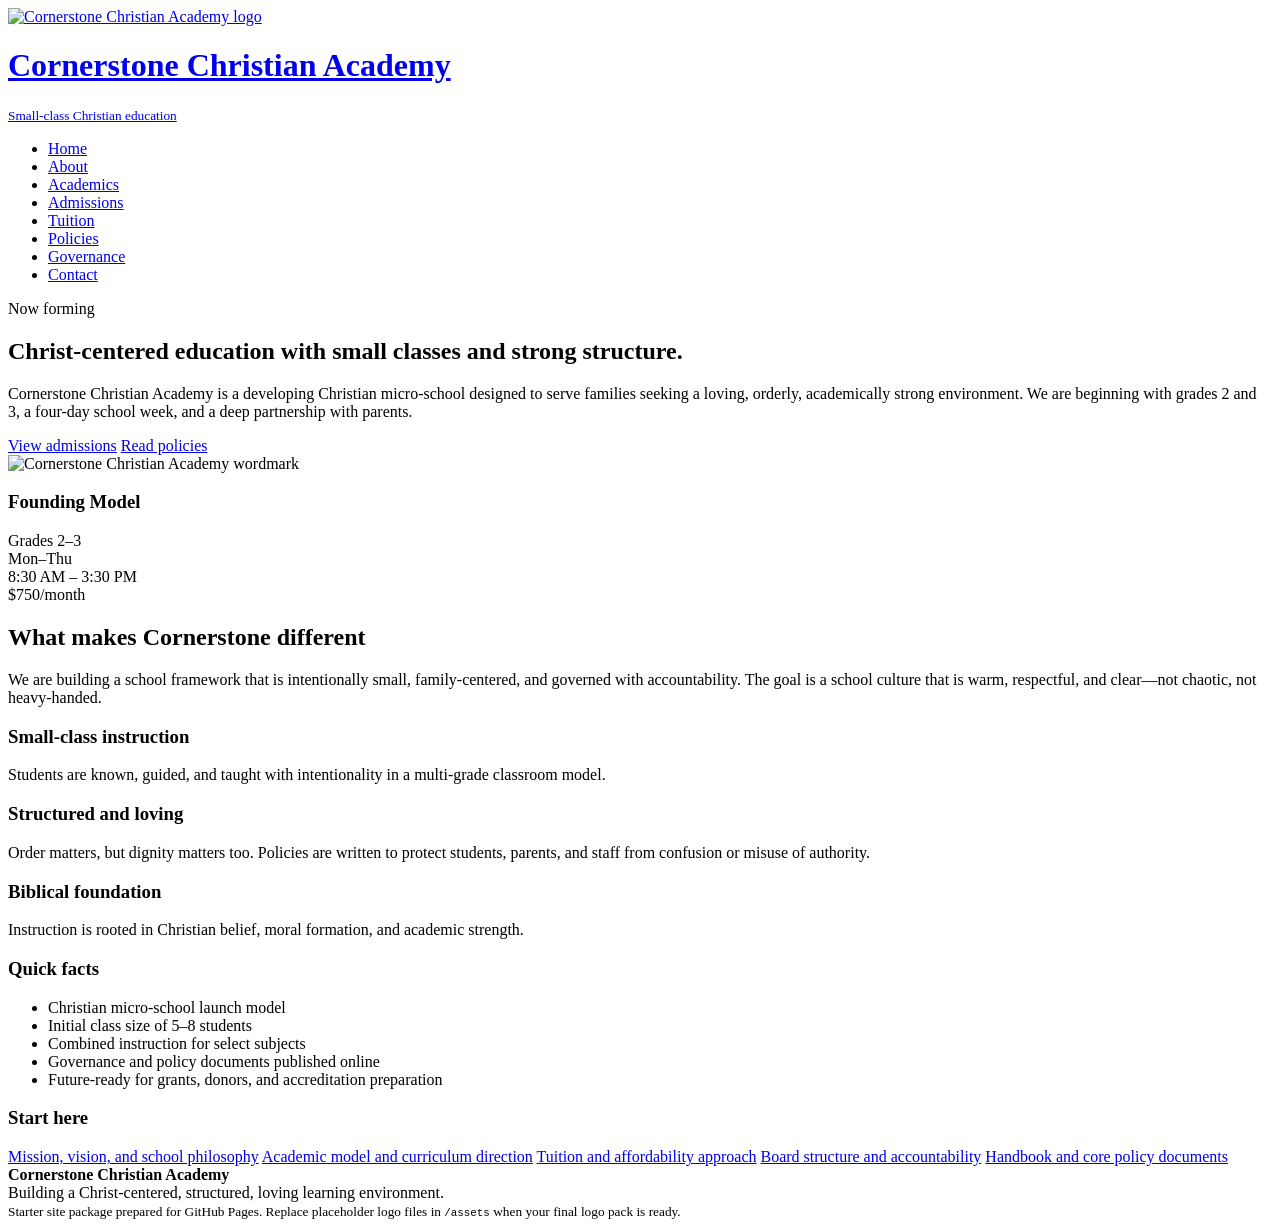
==== index.html @ 10e6d58f "first commit package" ====
<!doctype html>
<html lang="en">
<head>
  <meta charset="utf-8">
  <meta name="viewport" content="width=device-width, initial-scale=1">
  <title>Home | Cornerstone Christian Academy</title>
  <meta name="description" content="Cornerstone Christian Academy">
  <link rel="icon" href="/academy/assets/favicon.svg" type="image/svg+xml">
  <link rel="stylesheet" href="/academy/style.css">
</head>
<body>

<header class="site-header">
  <div class="nav-wrap">
    <a class="brand" href="/academy/">
      <img src="/academy/assets/logo-placeholder.svg" alt="Cornerstone Christian Academy logo">
      <div>
        <h1>Cornerstone Christian Academy</h1>
        <small>Small-class Christian education</small>
      </div>
    </a>
    <nav aria-label="Main navigation">
      <ul>
        <li><a href="/academy/">Home</a></li>
        <li><a href="/academy/about.html">About</a></li>
        <li><a href="/academy/academics.html">Academics</a></li>
        <li><a href="/academy/admissions.html">Admissions</a></li>
        <li><a href="/academy/tuition.html">Tuition</a></li>
        <li><a href="/academy/policies.html">Policies</a></li>
        <li><a href="/academy/governance.html">Governance</a></li>
        <li><a href="/academy/contact.html">Contact</a></li>
      </ul>
    </nav>
  </div>
</header>


<main>
  <section class="hero">
    <div class="hero-card hero-copy">
      <div class="kicker">Now forming</div>
      <h2>Christ-centered education with small classes and strong structure.</h2>
      <p>Cornerstone Christian Academy is a developing Christian micro-school designed to serve families seeking a loving, orderly, academically strong environment. We are beginning with grades 2 and 3, a four-day school week, and a deep partnership with parents.</p>
      <div class="button-row">
        <a class="btn primary" href="/academy/admissions.html">View admissions</a>
        <a class="btn secondary" href="/academy/policies.html">Read policies</a>
      </div>
    </div>
    <div class="hero-card hero-panel">
      <img class="logo-lockup" src="/academy/assets/logo-placeholder.svg" alt="Cornerstone Christian Academy wordmark">
      <h3>Founding Model</h3>
      <div class="tag-grid">
        <div class="tag">Grades 2–3</div>
        <div class="tag">Mon–Thu</div>
        <div class="tag">8:30 AM – 3:30 PM</div>
        <div class="tag">$750/month</div>
      </div>
    </div>
  </section>

  <section>
    <h2 class="section-title">What makes Cornerstone different</h2>
    <p class="section-intro">We are building a school framework that is intentionally small, family-centered, and governed with accountability. The goal is a school culture that is warm, respectful, and clear—not chaotic, not heavy-handed.</p>
    <div class="grid three">
      <div class="card"><h3>Small-class instruction</h3><p>Students are known, guided, and taught with intentionality in a multi-grade classroom model.</p></div>
      <div class="card"><h3>Structured and loving</h3><p>Order matters, but dignity matters too. Policies are written to protect students, parents, and staff from confusion or misuse of authority.</p></div>
      <div class="card"><h3>Biblical foundation</h3><p>Instruction is rooted in Christian belief, moral formation, and academic strength.</p></div>
    </div>
  </section>

  <section>
    <div class="grid two">
      <div class="card">
        <h3>Quick facts</h3>
        <ul class="checklist">
          <li>Christian micro-school launch model</li>
          <li>Initial class size of 5–8 students</li>
          <li>Combined instruction for select subjects</li>
          <li>Governance and policy documents published online</li>
          <li>Future-ready for grants, donors, and accreditation preparation</li>
        </ul>
      </div>
      <div class="card">
        <h3>Start here</h3>
        <div class="doc-list">
          <a href="/academy/about.html">Mission, vision, and school philosophy</a>
          <a href="/academy/academics.html">Academic model and curriculum direction</a>
          <a href="/academy/tuition.html">Tuition and affordability approach</a>
          <a href="/academy/governance.html">Board structure and accountability</a>
          <a href="/academy/policies.html">Handbook and core policy documents</a>
        </div>
      </div>
    </div>
  </section>
</main>


<footer>
  <div class="footer-wrap">
    <strong>Cornerstone Christian Academy</strong><br>
    Building a Christ-centered, structured, loving learning environment.<br>
    <small>Starter site package prepared for GitHub Pages. Replace placeholder logo files in <code>/assets</code> when your final logo pack is ready.</small>
  </div>
</footer>

</body>
</html>
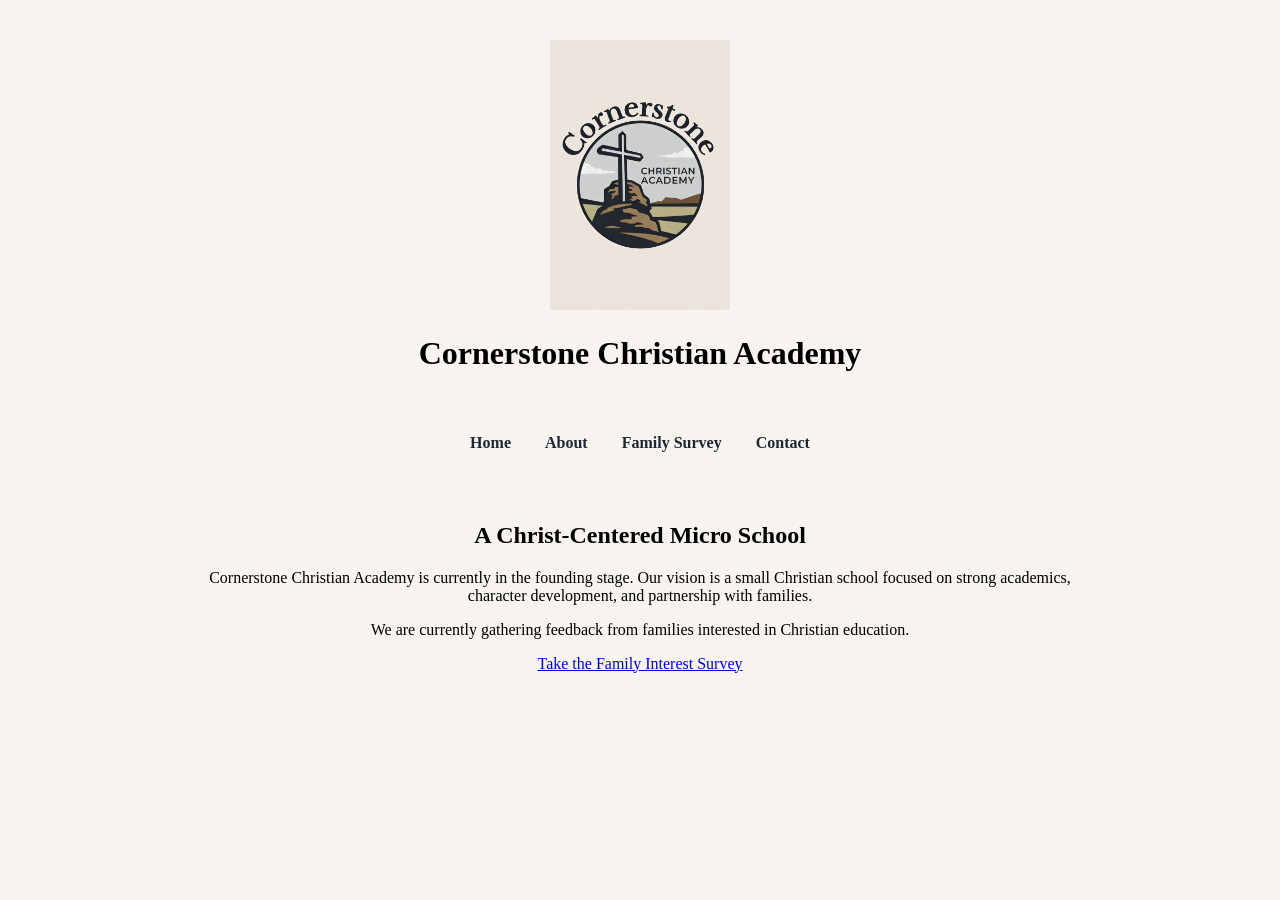
==== commit 99abc98d: "Cornerstone Christian Academy website + logo pack" ====
--- a/index.html
+++ b/index.html
@@ -1,107 +1,42 @@
-<!doctype html>
-<html lang="en">
+
+<!DOCTYPE html>
+<html>
 <head>
-  <meta charset="utf-8">
-  <meta name="viewport" content="width=device-width, initial-scale=1">
-  <title>Home | Cornerstone Christian Academy</title>
-  <meta name="description" content="Cornerstone Christian Academy">
-  <link rel="icon" href="/academy/assets/favicon.svg" type="image/svg+xml">
-  <link rel="stylesheet" href="/academy/style.css">
+<meta charset="utf-8">
+<title>Cornerstone Christian Academy</title>
+<link rel="stylesheet" href="css/style.css">
+<link rel="icon" href="assets/logo/favicon.ico">
 </head>
+
 <body>
 
 <header class="site-header">
-  <div class="nav-wrap">
-    <a class="brand" href="/academy/">
-      <img src="/academy/assets/logo-placeholder.svg" alt="Cornerstone Christian Academy logo">
-      <div>
-        <h1>Cornerstone Christian Academy</h1>
-        <small>Small-class Christian education</small>
-      </div>
-    </a>
-    <nav aria-label="Main navigation">
-      <ul>
-        <li><a href="/academy/">Home</a></li>
-        <li><a href="/academy/about.html">About</a></li>
-        <li><a href="/academy/academics.html">Academics</a></li>
-        <li><a href="/academy/admissions.html">Admissions</a></li>
-        <li><a href="/academy/tuition.html">Tuition</a></li>
-        <li><a href="/academy/policies.html">Policies</a></li>
-        <li><a href="/academy/governance.html">Governance</a></li>
-        <li><a href="/academy/contact.html">Contact</a></li>
-      </ul>
-    </nav>
-  </div>
+<img src="assets/logo/cca-logo-full.png" class="logo">
+<h1>Cornerstone Christian Academy</h1>
 </header>
 
+<nav>
+<a href="index.html">Home</a>
+<a href="about.html">About</a>
+<a href="survey.html">Family Survey</a>
+<a href="contact.html">Contact</a>
+</nav>
 
-<main>
-  <section class="hero">
-    <div class="hero-card hero-copy">
-      <div class="kicker">Now forming</div>
-      <h2>Christ-centered education with small classes and strong structure.</h2>
-      <p>Cornerstone Christian Academy is a developing Christian micro-school designed to serve families seeking a loving, orderly, academically strong environment. We are beginning with grades 2 and 3, a four-day school week, and a deep partnership with parents.</p>
-      <div class="button-row">
-        <a class="btn primary" href="/academy/admissions.html">View admissions</a>
-        <a class="btn secondary" href="/academy/policies.html">Read policies</a>
-      </div>
-    </div>
-    <div class="hero-card hero-panel">
-      <img class="logo-lockup" src="/academy/assets/logo-placeholder.svg" alt="Cornerstone Christian Academy wordmark">
-      <h3>Founding Model</h3>
-      <div class="tag-grid">
-        <div class="tag">Grades 2–3</div>
-        <div class="tag">Mon–Thu</div>
-        <div class="tag">8:30 AM – 3:30 PM</div>
-        <div class="tag">$750/month</div>
-      </div>
-    </div>
-  </section>
+<div class="container hero">
+<h2>A Christ-Centered Micro School</h2>
 
-  <section>
-    <h2 class="section-title">What makes Cornerstone different</h2>
-    <p class="section-intro">We are building a school framework that is intentionally small, family-centered, and governed with accountability. The goal is a school culture that is warm, respectful, and clear—not chaotic, not heavy-handed.</p>
-    <div class="grid three">
-      <div class="card"><h3>Small-class instruction</h3><p>Students are known, guided, and taught with intentionality in a multi-grade classroom model.</p></div>
-      <div class="card"><h3>Structured and loving</h3><p>Order matters, but dignity matters too. Policies are written to protect students, parents, and staff from confusion or misuse of authority.</p></div>
-      <div class="card"><h3>Biblical foundation</h3><p>Instruction is rooted in Christian belief, moral formation, and academic strength.</p></div>
-    </div>
-  </section>
+<p>
+Cornerstone Christian Academy is currently in the founding stage.
+Our vision is a small Christian school focused on strong academics,
+character development, and partnership with families.
+</p>
 
-  <section>
-    <div class="grid two">
-      <div class="card">
-        <h3>Quick facts</h3>
-        <ul class="checklist">
-          <li>Christian micro-school launch model</li>
-          <li>Initial class size of 5–8 students</li>
-          <li>Combined instruction for select subjects</li>
-          <li>Governance and policy documents published online</li>
-          <li>Future-ready for grants, donors, and accreditation preparation</li>
-        </ul>
-      </div>
-      <div class="card">
-        <h3>Start here</h3>
-        <div class="doc-list">
-          <a href="/academy/about.html">Mission, vision, and school philosophy</a>
-          <a href="/academy/academics.html">Academic model and curriculum direction</a>
-          <a href="/academy/tuition.html">Tuition and affordability approach</a>
-          <a href="/academy/governance.html">Board structure and accountability</a>
-          <a href="/academy/policies.html">Handbook and core policy documents</a>
-        </div>
-      </div>
-    </div>
-  </section>
-</main>
+<p>
+We are currently gathering feedback from families interested in Christian education.
+</p>
 
-
-<footer>
-  <div class="footer-wrap">
-    <strong>Cornerstone Christian Academy</strong><br>
-    Building a Christ-centered, structured, loving learning environment.<br>
-    <small>Starter site package prepared for GitHub Pages. Replace placeholder logo files in <code>/assets</code> when your final logo pack is ready.</small>
-  </div>
-</footer>
+<p><a href="survey.html">Take the Family Interest Survey</a></p>
+</div>
 
 </body>
-</html>+</html>
--- a/css/style.css
+++ b/css/style.css
@@ -0,0 +1,38 @@
+
+body {
+    font-family: Georgia, serif;
+    background:#f7f4ef;
+    margin:0;
+}
+
+.site-header{
+    text-align:center;
+    padding:40px 20px;
+}
+
+.logo{
+    width:180px;
+}
+
+nav{
+    text-align:center;
+    margin-bottom:30px;
+}
+
+nav a{
+    margin:0 15px;
+    text-decoration:none;
+    font-weight:bold;
+    color:#1d2733;
+}
+
+.container{
+    max-width:900px;
+    margin:auto;
+    padding:20px;
+}
+
+.hero{
+    text-align:center;
+    margin-top:30px;
+}
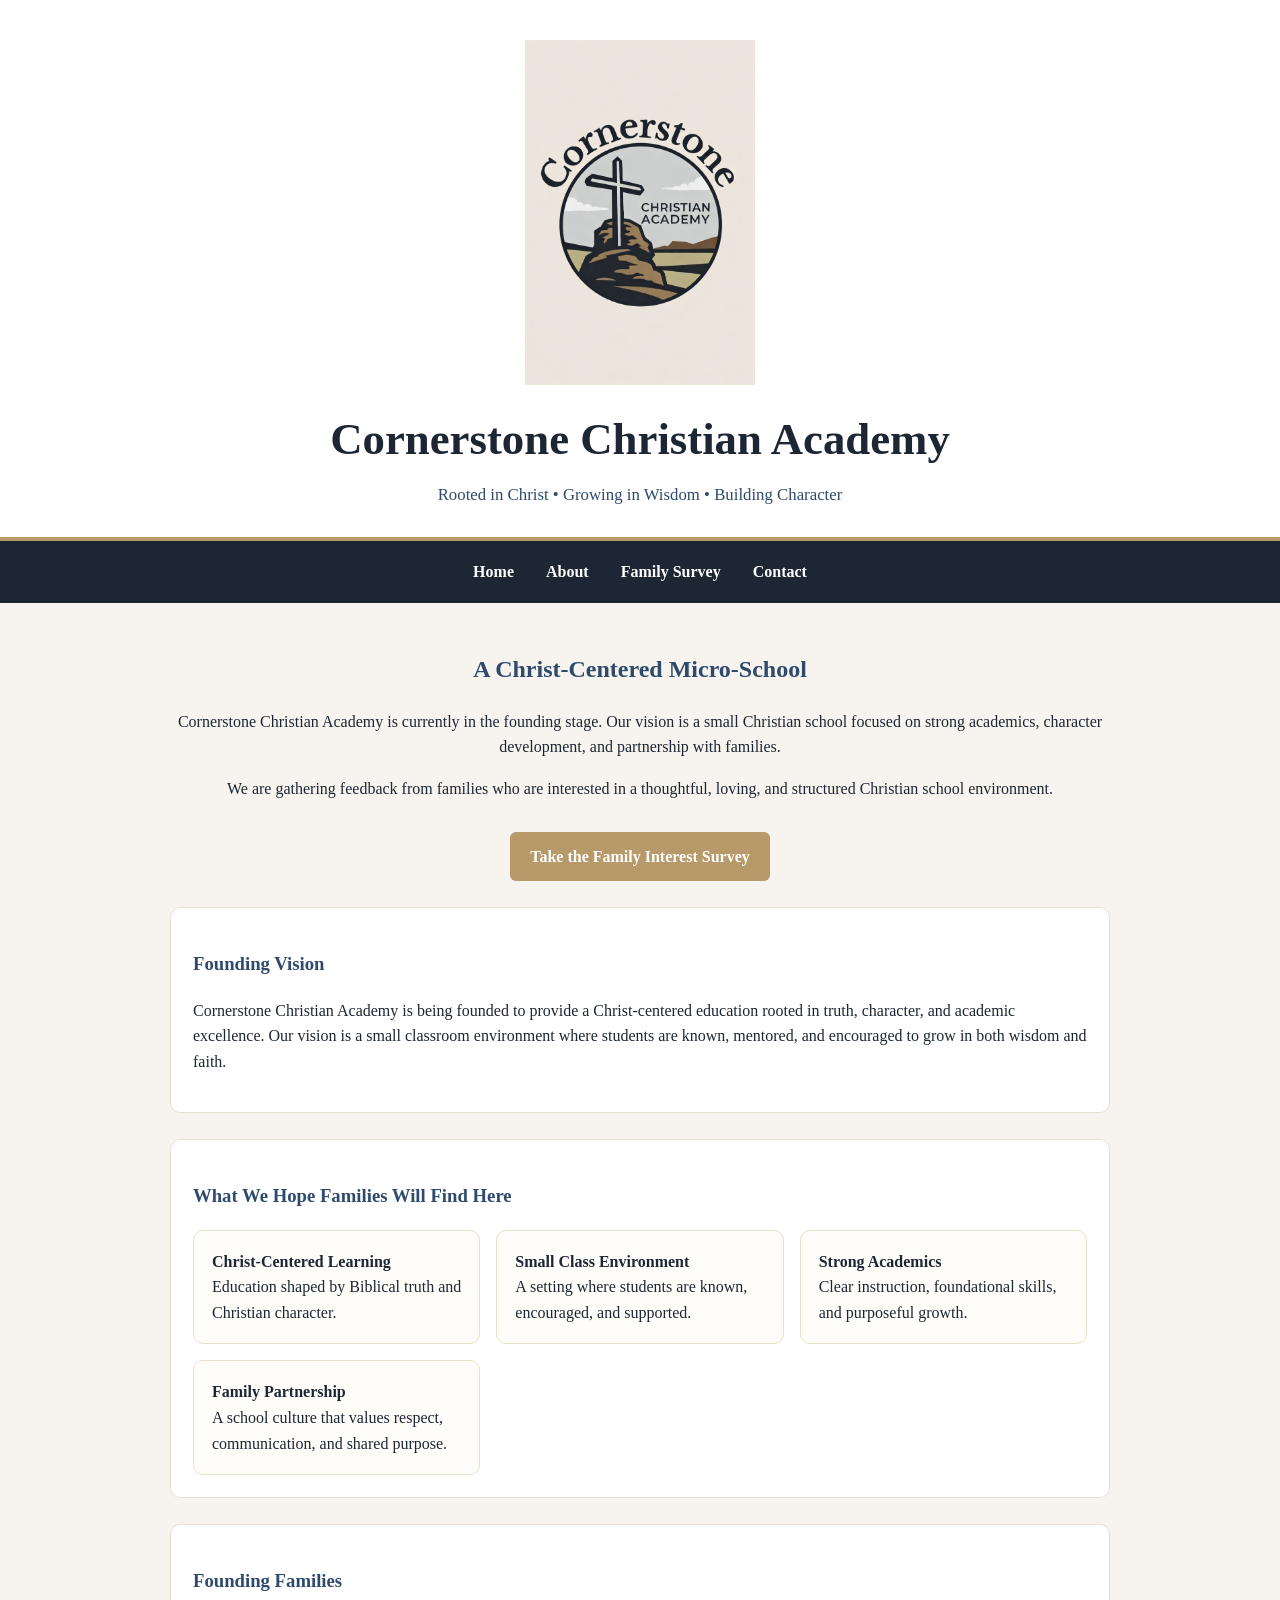
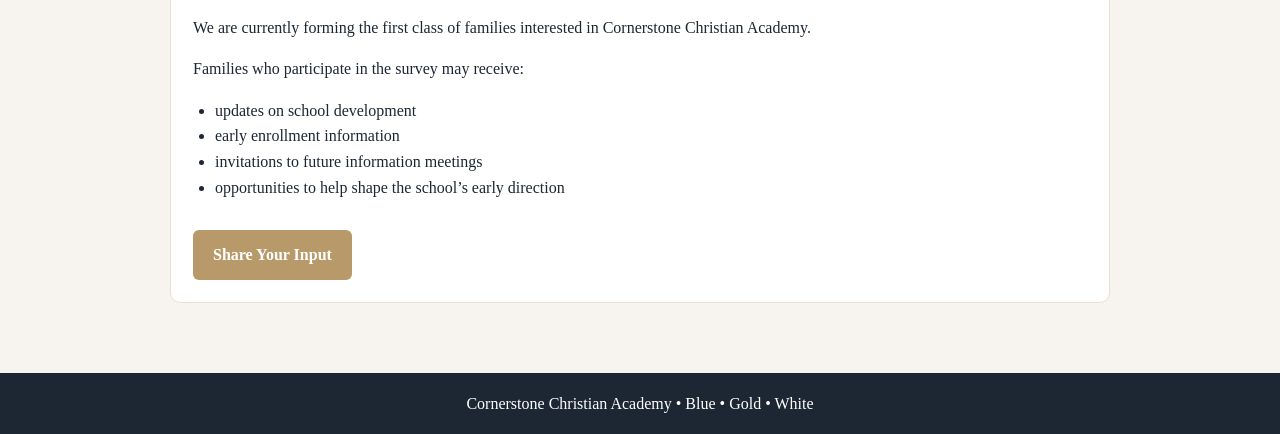
==== commit 5f1aca9f: "academy site pack v2" ====
--- a/index.html
+++ b/index.html
@@ -1,19 +1,21 @@
-
 <!DOCTYPE html>
-<html>
+<html lang="en">
 <head>
 <meta charset="utf-8">
+<meta name="viewport" content="width=device-width, initial-scale=1">
 <title>Cornerstone Christian Academy</title>
 <link rel="stylesheet" href="css/style.css">
 <link rel="icon" href="assets/logo/favicon.ico">
+<link rel="apple-touch-icon" href="assets/logo/apple-touch-icon.png">
 </head>
-
 <body>
 
 <header class="site-header">
-<img src="assets/logo/cca-logo-full.png" class="logo">
-<h1>Cornerstone Christian Academy</h1>
+  <img src="assets/logo/cca-logo-full.png" class="logo" alt="Cornerstone Christian Academy logo">
+  <h1 class="site-title">Cornerstone Christian Academy</h1>
+  <p class="tagline">Rooted in Christ • Growing in Wisdom • Building Character</p>
 </header>
+
 
 <nav>
 <a href="index.html">Home</a>
@@ -22,21 +24,46 @@
 <a href="contact.html">Contact</a>
 </nav>
 
-<div class="container hero">
-<h2>A Christ-Centered Micro School</h2>
+<main class="container">
+  <section class="hero">
+    <h2>A Christ-Centered Micro-School</h2>
+    <p>Cornerstone Christian Academy is currently in the founding stage. Our vision is a small Christian school focused on strong academics, character development, and partnership with families.</p>
+    <p>We are gathering feedback from families who are interested in a thoughtful, loving, and structured Christian school environment.</p>
+    <a class="button" href="survey.html">Take the Family Interest Survey</a>
+  </section>
 
-<p>
-Cornerstone Christian Academy is currently in the founding stage.
-Our vision is a small Christian school focused on strong academics,
-character development, and partnership with families.
-</p>
+  <section class="section">
+    <h3>Founding Vision</h3>
+    <p>Cornerstone Christian Academy is being founded to provide a Christ-centered education rooted in truth, character, and academic excellence. Our vision is a small classroom environment where students are known, mentored, and encouraged to grow in both wisdom and faith.</p>
+  </section>
 
-<p>
-We are currently gathering feedback from families interested in Christian education.
-</p>
+  <section class="section">
+    <h3>What We Hope Families Will Find Here</h3>
+    <div class="grid">
+      <div class="card"><strong>Christ-Centered Learning</strong><br>Education shaped by Biblical truth and Christian character.</div>
+      <div class="card"><strong>Small Class Environment</strong><br>A setting where students are known, encouraged, and supported.</div>
+      <div class="card"><strong>Strong Academics</strong><br>Clear instruction, foundational skills, and purposeful growth.</div>
+      <div class="card"><strong>Family Partnership</strong><br>A school culture that values respect, communication, and shared purpose.</div>
+    </div>
+  </section>
 
-<p><a href="survey.html">Take the Family Interest Survey</a></p>
-</div>
+  <section class="section">
+    <h3>Founding Families</h3>
+    <p>We are currently forming the first class of families interested in Cornerstone Christian Academy.</p>
+    <p>Families who participate in the survey may receive:</p>
+    <ul>
+      <li>updates on school development</li>
+      <li>early enrollment information</li>
+      <li>invitations to future information meetings</li>
+      <li>opportunities to help shape the school’s early direction</li>
+    </ul>
+    <a class="button" href="survey.html">Share Your Input</a>
+  </section>
+</main>
+
+<footer>
+  Cornerstone Christian Academy • Blue • Gold • White
+</footer>
 
 </body>
 </html>
--- a/css/style.css
+++ b/css/style.css
@@ -1,38 +1,138 @@
 
-body {
-    font-family: Georgia, serif;
-    background:#f7f4ef;
-    margin:0;
+:root{
+  --cca-blue:#1d2733;
+  --cca-blue-alt:#2f4a6d;
+  --cca-gold:#b89a6a;
+  --cca-white:#ffffff;
+  --cca-bg:#f7f4ef;
+  --cca-text:#1d2733;
+}
+
+*{box-sizing:border-box}
+
+body{
+  font-family: Georgia, serif;
+  background: var(--cca-bg);
+  color: var(--cca-text);
+  margin:0;
+  line-height:1.6;
 }
 
 .site-header{
-    text-align:center;
-    padding:40px 20px;
+  background: var(--cca-white);
+  text-align:center;
+  padding:40px 20px 28px;
+  border-bottom:4px solid var(--cca-gold);
 }
 
 .logo{
-    width:180px;
+  width:min(230px, 70vw);
+  height:auto;
+}
+
+.site-title{
+  margin:12px 0 6px;
+  color: var(--cca-blue);
+  font-size: clamp(2rem, 4vw, 2.8rem);
+}
+
+.tagline{
+  margin:0;
+  color: var(--cca-blue-alt);
+  font-size:1.05rem;
 }
 
 nav{
-    text-align:center;
-    margin-bottom:30px;
+  text-align:center;
+  background: var(--cca-blue);
+  padding:14px 10px;
 }
 
 nav a{
-    margin:0 15px;
-    text-decoration:none;
-    font-weight:bold;
-    color:#1d2733;
+  color: var(--cca-white);
+  margin:0 14px;
+  text-decoration:none;
+  font-weight:bold;
+  display:inline-block;
+  padding:4px 0;
+}
+
+nav a:hover{
+  color: var(--cca-gold);
 }
 
 .container{
-    max-width:900px;
-    margin:auto;
-    padding:20px;
+  max-width: 980px;
+  margin: 0 auto;
+  padding: 28px 20px 40px;
 }
 
 .hero{
-    text-align:center;
-    margin-top:30px;
+  text-align:center;
+  margin-top:10px;
 }
+
+.hero h2, h2, h3{
+  color: var(--cca-blue-alt);
+}
+
+.button{
+  display:inline-block;
+  background: var(--cca-gold);
+  color: var(--cca-white);
+  padding: 12px 20px;
+  margin-top: 14px;
+  text-decoration:none;
+  border-radius:6px;
+  font-weight:bold;
+}
+
+.button:hover{
+  background: var(--cca-blue-alt);
+}
+
+.section{
+  background: var(--cca-white);
+  border:1px solid #e7dfd1;
+  border-radius:10px;
+  padding:22px;
+  margin-top:26px;
+}
+
+.grid{
+  display:grid;
+  grid-template-columns: repeat(auto-fit, minmax(220px,1fr));
+  gap:16px;
+}
+
+.card{
+  background:#fffdf9;
+  border:1px solid #eadfcb;
+  border-radius:10px;
+  padding:18px;
+}
+
+ul{
+  padding-left: 22px;
+}
+
+footer{
+  text-align:center;
+  background: var(--cca-blue);
+  color: var(--cca-white);
+  padding:18px 16px;
+  margin-top:30px;
+}
+
+.survey-frame{
+  width:100%;
+  min-height:1200px;
+  border:1px solid #ddd;
+  border-radius:8px;
+  background:#fff;
+}
+
+.note{
+  color:#5b6673;
+  font-size:.97rem;
+}
